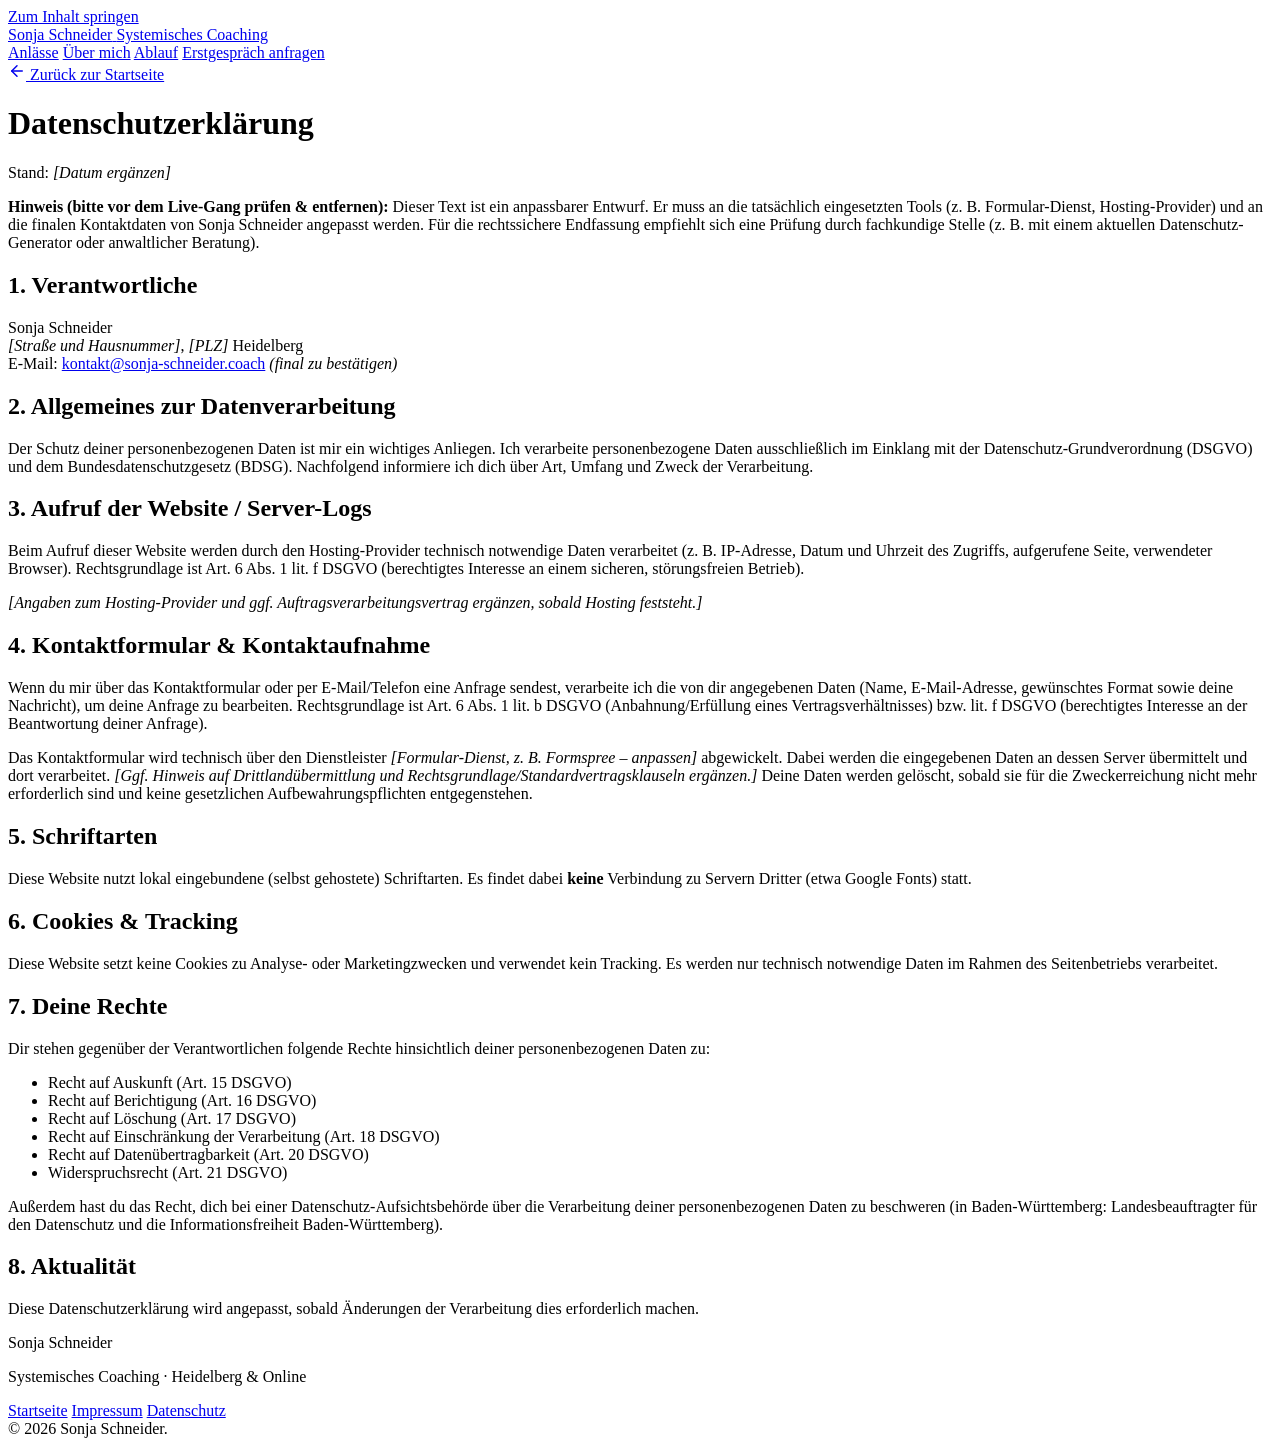
==== datenschutz.html @ efcae488 "Rechtsseiten: Impressum & Datenschutz im gleichen Design Als eigenstaendige Unterseiten angelegt; Pf" ====
<!DOCTYPE html>
<html lang="de">
<head>
  <meta charset="UTF-8">
  <meta name="viewport" content="width=device-width, initial-scale=1.0">
  <title>Datenschutzerklärung – Sonja Schneider, Systemisches Coaching</title>
  <meta name="description" content="Datenschutzerklärung von Sonja Schneider, Systemisches Coaching in Heidelberg und online.">
  <meta name="robots" content="index, follow">
  <meta name="theme-color" content="#fbf9f5">
  <link rel="icon" href="assets/img/favicon.svg" type="image/svg+xml">
  <link rel="apple-touch-icon" href="assets/img/apple-touch-icon.png">
  <link rel="stylesheet" href="css/styles.css">
</head>
<body>
  <a class="skip-link" href="#main">Zum Inhalt springen</a>

  <header class="site-header">
    <div class="header-inner">
      <a class="wordmark" href="index.html" aria-label="Sonja Schneider – Startseite">
        <span class="wordmark__name">Sonja Schneider</span>
        <span class="wordmark__role">Systemisches Coaching</span>
      </a>
      <nav class="nav" aria-label="Hauptnavigation">
        <a href="index.html#anlaesse">Anlässe</a>
        <a href="index.html#ueber-mich">Über mich</a>
        <a href="index.html#ablauf">Ablauf</a>
        <a class="nav__cta" href="index.html#kontakt">Erstgespräch anfragen</a>
      </nav>
    </div>
  </header>

  <main id="main" class="legal">
    <div class="wrap">
      <a class="back-link" href="index.html">
        <svg width="18" height="18" viewBox="0 0 24 24" fill="none" stroke="currentColor" stroke-width="2" stroke-linecap="round" stroke-linejoin="round" aria-hidden="true"><line x1="19" y1="12" x2="5" y2="12"/><polyline points="12 19 5 12 12 5"/></svg>
        Zurück zur Startseite
      </a>

      <h1>Datenschutzerklärung</h1>
      <p class="updated">Stand: <em>[Datum ergänzen]</em></p>

      <div class="placeholder-box">
        <strong>Hinweis (bitte vor dem Live-Gang prüfen &amp; entfernen):</strong> Dieser Text ist ein anpassbarer
        Entwurf. Er muss an die tatsächlich eingesetzten Tools (z. B. Formular-Dienst, Hosting-Provider) und an die
        finalen Kontaktdaten von Sonja Schneider angepasst werden. Für die rechtssichere Endfassung empfiehlt sich eine
        Prüfung durch fachkundige Stelle (z. B. mit einem aktuellen Datenschutz-Generator oder anwaltlicher Beratung).
      </div>

      <h2>1. Verantwortliche</h2>
      <p>
        Sonja Schneider<br>
        <em>[Straße und Hausnummer]</em>, <em>[PLZ]</em> Heidelberg<br>
        E-Mail: <a href="mailto:kontakt@sonja-schneider.coach">kontakt@sonja-schneider.coach</a> <em>(final zu bestätigen)</em>
      </p>

      <h2>2. Allgemeines zur Datenverarbeitung</h2>
      <p>Der Schutz deiner personenbezogenen Daten ist mir ein wichtiges Anliegen. Ich verarbeite personenbezogene Daten ausschließlich im Einklang mit der Datenschutz-Grundverordnung (DSGVO) und dem Bundesdatenschutzgesetz (BDSG). Nachfolgend informiere ich dich über Art, Umfang und Zweck der Verarbeitung.</p>

      <h2>3. Aufruf der Website / Server-Logs</h2>
      <p>Beim Aufruf dieser Website werden durch den Hosting-Provider technisch notwendige Daten verarbeitet (z. B. IP-Adresse, Datum und Uhrzeit des Zugriffs, aufgerufene Seite, verwendeter Browser). Rechtsgrundlage ist Art. 6 Abs. 1 lit. f DSGVO (berechtigtes Interesse an einem sicheren, störungsfreien Betrieb).</p>
      <p><em>[Angaben zum Hosting-Provider und ggf. Auftragsverarbeitungsvertrag ergänzen, sobald Hosting feststeht.]</em></p>

      <h2>4. Kontaktformular &amp; Kontaktaufnahme</h2>
      <p>Wenn du mir über das Kontaktformular oder per E-Mail/Telefon eine Anfrage sendest, verarbeite ich die von dir angegebenen Daten (Name, E-Mail-Adresse, gewünschtes Format sowie deine Nachricht), um deine Anfrage zu bearbeiten. Rechtsgrundlage ist Art. 6 Abs. 1 lit. b DSGVO (Anbahnung/Erfüllung eines Vertragsverhältnisses) bzw. lit. f DSGVO (berechtigtes Interesse an der Beantwortung deiner Anfrage).</p>
      <p>Das Kontaktformular wird technisch über den Dienstleister <em>[Formular-Dienst, z. B. Formspree – anpassen]</em> abgewickelt. Dabei werden die eingegebenen Daten an dessen Server übermittelt und dort verarbeitet. <em>[Ggf. Hinweis auf Drittlandübermittlung und Rechtsgrundlage/Standardvertragsklauseln ergänzen.]</em> Deine Daten werden gelöscht, sobald sie für die Zweckerreichung nicht mehr erforderlich sind und keine gesetzlichen Aufbewahrungspflichten entgegenstehen.</p>

      <h2>5. Schriftarten</h2>
      <p>Diese Website nutzt lokal eingebundene (selbst gehostete) Schriftarten. Es findet dabei <strong>keine</strong> Verbindung zu Servern Dritter (etwa Google Fonts) statt.</p>

      <h2>6. Cookies &amp; Tracking</h2>
      <p>Diese Website setzt keine Cookies zu Analyse- oder Marketingzwecken und verwendet kein Tracking. Es werden nur technisch notwendige Daten im Rahmen des Seitenbetriebs verarbeitet.</p>

      <h2>7. Deine Rechte</h2>
      <p>Dir stehen gegenüber der Verantwortlichen folgende Rechte hinsichtlich deiner personenbezogenen Daten zu:</p>
      <ul>
        <li>Recht auf Auskunft (Art. 15 DSGVO)</li>
        <li>Recht auf Berichtigung (Art. 16 DSGVO)</li>
        <li>Recht auf Löschung (Art. 17 DSGVO)</li>
        <li>Recht auf Einschränkung der Verarbeitung (Art. 18 DSGVO)</li>
        <li>Recht auf Datenübertragbarkeit (Art. 20 DSGVO)</li>
        <li>Widerspruchsrecht (Art. 21 DSGVO)</li>
      </ul>
      <p>Außerdem hast du das Recht, dich bei einer Datenschutz-Aufsichtsbehörde über die Verarbeitung deiner personenbezogenen Daten zu beschweren (in Baden-Württemberg: Landesbeauftragter für den Datenschutz und die Informationsfreiheit Baden-Württemberg).</p>

      <h2>8. Aktualität</h2>
      <p>Diese Datenschutzerklärung wird angepasst, sobald Änderungen der Verarbeitung dies erforderlich machen.</p>
    </div>
  </main>

  <footer class="site-footer">
    <div class="wrap">
      <div class="footer-grid">
        <div class="footer-brand">
          <span class="wordmark__name">Sonja Schneider</span>
          <p>Systemisches Coaching · Heidelberg &amp; Online</p>
        </div>
        <nav class="footer-nav" aria-label="Rechtliches">
          <a href="index.html">Startseite</a>
          <a href="impressum.html">Impressum</a>
          <a href="datenschutz.html">Datenschutz</a>
        </nav>
      </div>
      <div class="footer-bottom">
        <span>&copy; <span id="year">2026</span> Sonja Schneider.</span>
      </div>
    </div>
  </footer>
  <script src="js/main.js" defer></script>
</body>
</html>
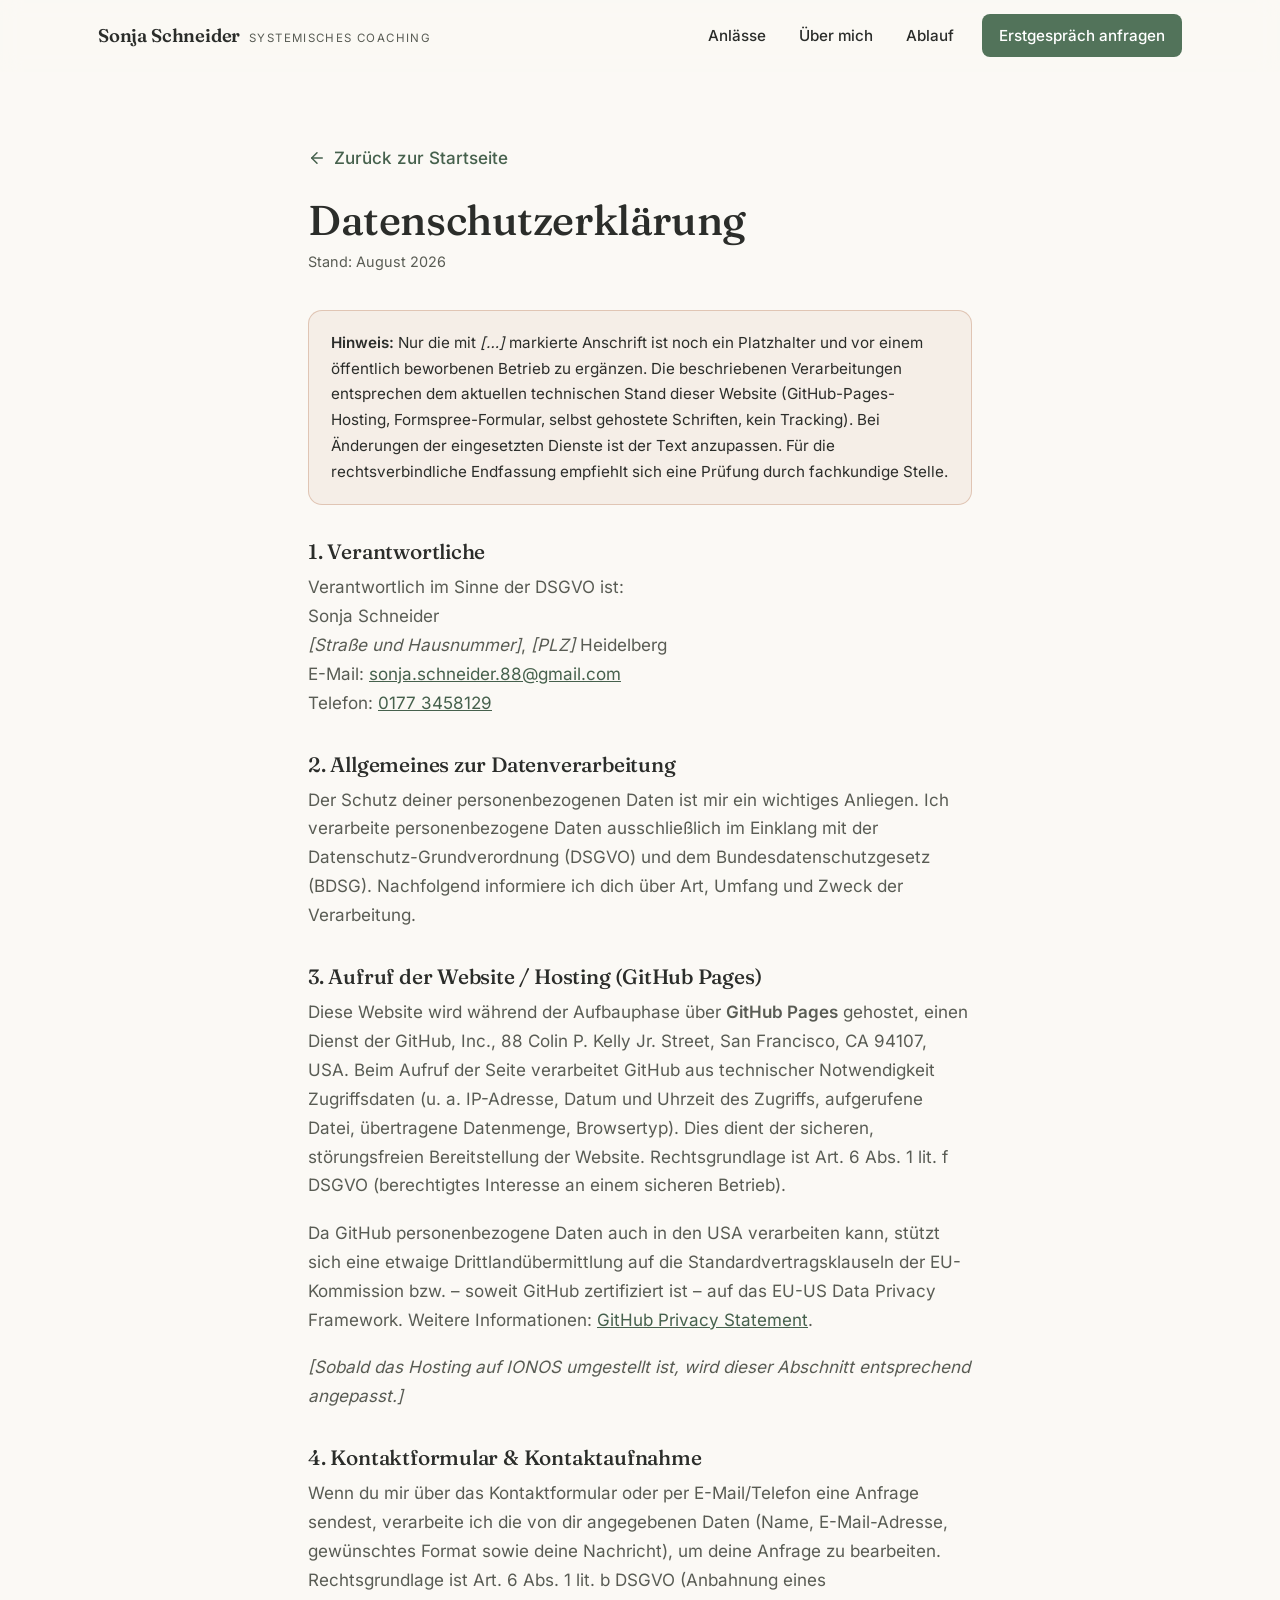
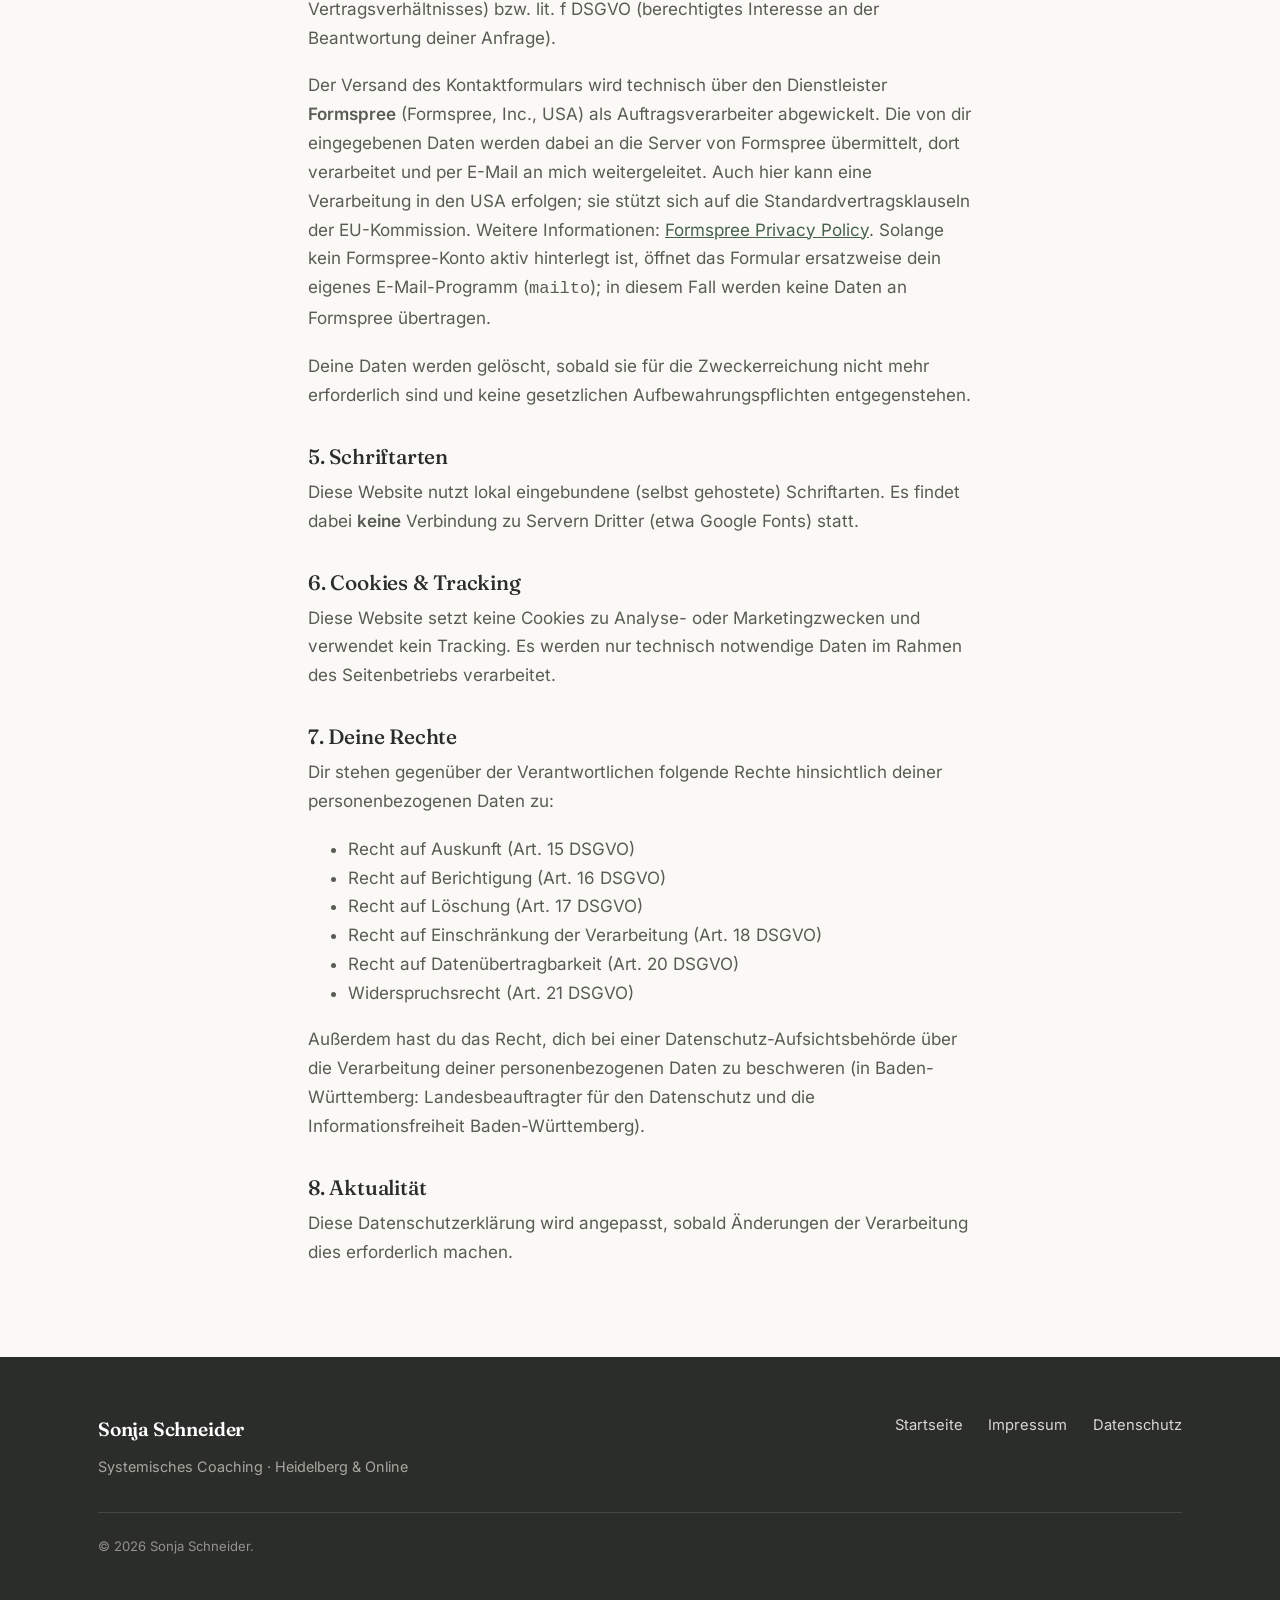
==== commit 92dfe2f7: "Impressum & Datenschutz rechtlich ausgearbeitet - Gmail-Adresse eingesetzt, Stand-Datum gesetzt - Da" ====
--- a/datenschutz.html
+++ b/datenschutz.html
@@ -37,32 +37,37 @@
       </a>
 
       <h1>Datenschutzerklärung</h1>
-      <p class="updated">Stand: <em>[Datum ergänzen]</em></p>
+      <p class="updated">Stand: August 2026</p>
 
       <div class="placeholder-box">
-        <strong>Hinweis (bitte vor dem Live-Gang prüfen &amp; entfernen):</strong> Dieser Text ist ein anpassbarer
-        Entwurf. Er muss an die tatsächlich eingesetzten Tools (z. B. Formular-Dienst, Hosting-Provider) und an die
-        finalen Kontaktdaten von Sonja Schneider angepasst werden. Für die rechtssichere Endfassung empfiehlt sich eine
-        Prüfung durch fachkundige Stelle (z. B. mit einem aktuellen Datenschutz-Generator oder anwaltlicher Beratung).
+        <strong>Hinweis:</strong> Nur die mit <em>[…]</em> markierte Anschrift ist noch ein Platzhalter und vor
+        einem öffentlich beworbenen Betrieb zu ergänzen. Die beschriebenen Verarbeitungen entsprechen dem aktuellen
+        technischen Stand dieser Website (GitHub-Pages-Hosting, Formspree-Formular, selbst gehostete Schriften, kein
+        Tracking). Bei Änderungen der eingesetzten Dienste ist der Text anzupassen. Für die rechtsverbindliche
+        Endfassung empfiehlt sich eine Prüfung durch fachkundige Stelle.
       </div>
 
       <h2>1. Verantwortliche</h2>
       <p>
+        Verantwortlich im Sinne der DSGVO ist:<br>
         Sonja Schneider<br>
         <em>[Straße und Hausnummer]</em>, <em>[PLZ]</em> Heidelberg<br>
-        E-Mail: <a href="mailto:kontakt@sonja-schneider.coach">kontakt@sonja-schneider.coach</a> <em>(final zu bestätigen)</em>
+        E-Mail: <a href="mailto:sonja.schneider.88@gmail.com">sonja.schneider.88@gmail.com</a><br>
+        Telefon: <a href="tel:+491773458129">0177 3458129</a>
       </p>
 
       <h2>2. Allgemeines zur Datenverarbeitung</h2>
       <p>Der Schutz deiner personenbezogenen Daten ist mir ein wichtiges Anliegen. Ich verarbeite personenbezogene Daten ausschließlich im Einklang mit der Datenschutz-Grundverordnung (DSGVO) und dem Bundesdatenschutzgesetz (BDSG). Nachfolgend informiere ich dich über Art, Umfang und Zweck der Verarbeitung.</p>
 
-      <h2>3. Aufruf der Website / Server-Logs</h2>
-      <p>Beim Aufruf dieser Website werden durch den Hosting-Provider technisch notwendige Daten verarbeitet (z. B. IP-Adresse, Datum und Uhrzeit des Zugriffs, aufgerufene Seite, verwendeter Browser). Rechtsgrundlage ist Art. 6 Abs. 1 lit. f DSGVO (berechtigtes Interesse an einem sicheren, störungsfreien Betrieb).</p>
-      <p><em>[Angaben zum Hosting-Provider und ggf. Auftragsverarbeitungsvertrag ergänzen, sobald Hosting feststeht.]</em></p>
+      <h2>3. Aufruf der Website / Hosting (GitHub Pages)</h2>
+      <p>Diese Website wird während der Aufbauphase über <strong>GitHub Pages</strong> gehostet, einen Dienst der GitHub, Inc., 88 Colin P. Kelly Jr. Street, San Francisco, CA 94107, USA. Beim Aufruf der Seite verarbeitet GitHub aus technischer Notwendigkeit Zugriffsdaten (u. a. IP-Adresse, Datum und Uhrzeit des Zugriffs, aufgerufene Datei, übertragene Datenmenge, Browsertyp). Dies dient der sicheren, störungsfreien Bereitstellung der Website. Rechtsgrundlage ist Art. 6 Abs. 1 lit. f DSGVO (berechtigtes Interesse an einem sicheren Betrieb).</p>
+      <p>Da GitHub personenbezogene Daten auch in den USA verarbeiten kann, stützt sich eine etwaige Drittlandübermittlung auf die Standardvertragsklauseln der EU-Kommission bzw. – soweit GitHub zertifiziert ist – auf das EU-US Data Privacy Framework. Weitere Informationen: <a href="https://docs.github.com/site-policy/privacy-policies/github-general-privacy-statement" target="_blank" rel="noopener">GitHub Privacy Statement</a>.</p>
+      <p><em>[Sobald das Hosting auf IONOS umgestellt ist, wird dieser Abschnitt entsprechend angepasst.]</em></p>
 
       <h2>4. Kontaktformular &amp; Kontaktaufnahme</h2>
-      <p>Wenn du mir über das Kontaktformular oder per E-Mail/Telefon eine Anfrage sendest, verarbeite ich die von dir angegebenen Daten (Name, E-Mail-Adresse, gewünschtes Format sowie deine Nachricht), um deine Anfrage zu bearbeiten. Rechtsgrundlage ist Art. 6 Abs. 1 lit. b DSGVO (Anbahnung/Erfüllung eines Vertragsverhältnisses) bzw. lit. f DSGVO (berechtigtes Interesse an der Beantwortung deiner Anfrage).</p>
-      <p>Das Kontaktformular wird technisch über den Dienstleister <em>[Formular-Dienst, z. B. Formspree – anpassen]</em> abgewickelt. Dabei werden die eingegebenen Daten an dessen Server übermittelt und dort verarbeitet. <em>[Ggf. Hinweis auf Drittlandübermittlung und Rechtsgrundlage/Standardvertragsklauseln ergänzen.]</em> Deine Daten werden gelöscht, sobald sie für die Zweckerreichung nicht mehr erforderlich sind und keine gesetzlichen Aufbewahrungspflichten entgegenstehen.</p>
+      <p>Wenn du mir über das Kontaktformular oder per E-Mail/Telefon eine Anfrage sendest, verarbeite ich die von dir angegebenen Daten (Name, E-Mail-Adresse, gewünschtes Format sowie deine Nachricht), um deine Anfrage zu bearbeiten. Rechtsgrundlage ist Art. 6 Abs. 1 lit. b DSGVO (Anbahnung eines Vertragsverhältnisses) bzw. lit. f DSGVO (berechtigtes Interesse an der Beantwortung deiner Anfrage).</p>
+      <p>Der Versand des Kontaktformulars wird technisch über den Dienstleister <strong>Formspree</strong> (Formspree, Inc., USA) als Auftragsverarbeiter abgewickelt. Die von dir eingegebenen Daten werden dabei an die Server von Formspree übermittelt, dort verarbeitet und per E-Mail an mich weitergeleitet. Auch hier kann eine Verarbeitung in den USA erfolgen; sie stützt sich auf die Standardvertragsklauseln der EU-Kommission. Weitere Informationen: <a href="https://formspree.io/legal/privacy-policy/" target="_blank" rel="noopener">Formspree Privacy Policy</a>. Solange kein Formspree-Konto aktiv hinterlegt ist, öffnet das Formular ersatzweise dein eigenes E-Mail-Programm (<code>mailto</code>); in diesem Fall werden keine Daten an Formspree übertragen.</p>
+      <p>Deine Daten werden gelöscht, sobald sie für die Zweckerreichung nicht mehr erforderlich sind und keine gesetzlichen Aufbewahrungspflichten entgegenstehen.</p>
 
       <h2>5. Schriftarten</h2>
       <p>Diese Website nutzt lokal eingebundene (selbst gehostete) Schriftarten. Es findet dabei <strong>keine</strong> Verbindung zu Servern Dritter (etwa Google Fonts) statt.</p>
--- a/css/styles.css
+++ b/css/styles.css
@@ -0,0 +1,859 @@
+/* =====================================================================
+   Sonja Schneider – Systemisches Coaching
+   Design-System / Stylesheet
+   Farbwelt: Salbeigrün + warme Sandtöne (Empfehlung, siehe README)
+   ===================================================================== */
+
+/* ---------- Fonts (selbst gehostet, DSGVO-konform) ---------- */
+@font-face {
+  font-family: "Inter";
+  font-style: normal;
+  font-weight: 400;
+  font-display: swap;
+  src: url("../assets/fonts/inter-400.woff2") format("woff2");
+}
+@font-face {
+  font-family: "Inter";
+  font-style: normal;
+  font-weight: 500;
+  font-display: swap;
+  src: url("../assets/fonts/inter-500.woff2") format("woff2");
+}
+@font-face {
+  font-family: "Inter";
+  font-style: normal;
+  font-weight: 600;
+  font-display: swap;
+  src: url("../assets/fonts/inter-600.woff2") format("woff2");
+}
+@font-face {
+  font-family: "Fraunces";
+  font-style: normal;
+  font-weight: 400;
+  font-display: swap;
+  src: url("../assets/fonts/fraunces-400.woff2") format("woff2");
+}
+@font-face {
+  font-family: "Fraunces";
+  font-style: normal;
+  font-weight: 500;
+  font-display: swap;
+  src: url("../assets/fonts/fraunces-500.woff2") format("woff2");
+}
+@font-face {
+  font-family: "Fraunces";
+  font-style: normal;
+  font-weight: 600;
+  font-display: swap;
+  src: url("../assets/fonts/fraunces-600.woff2") format("woff2");
+}
+
+/* ---------- Design-Tokens ---------- */
+:root {
+  /* Farben */
+  --paper: #fbf9f5;
+  --sand: #f3efe7;
+  --sand-deep: #e9e2d5;
+  --sage: #6e8b74;
+  --sage-deep: #52735a;      /* Button-Grund, weißer Text = AA */
+  --sage-text: #46614d;      /* Akzenttext auf hellem Grund */
+  --terracotta: #b87a55;     /* dezenter, dekorativer Akzent (Linien/Flächen) */
+  --terracotta-text: #8a4f2c; /* dunklere Variante für Text (WCAG AA) */
+  --ink: #2b2d2a;
+  --muted: #595c54;
+  --line: rgba(43, 45, 42, 0.12);
+  --line-strong: rgba(43, 45, 42, 0.2);
+
+  /* Typografie */
+  --font-body: "Inter", system-ui, -apple-system, "Segoe UI", Roboto, sans-serif;
+  --font-head: "Fraunces", Georgia, "Times New Roman", serif;
+
+  /* Maße */
+  --wrap: 1180px;
+  --wrap-narrow: 760px;
+  --gutter: clamp(1.25rem, 5vw, 3rem);
+  --radius: 14px;
+  --radius-lg: 22px;
+  --header-h: 72px;
+
+  /* Fließ-Typografie */
+  --fs-hero: clamp(2.4rem, 6vw, 4.3rem);
+  --fs-h2: clamp(1.75rem, 3.6vw, 2.6rem);
+  --fs-h3: clamp(1.1rem, 1.6vw, 1.3rem);
+  --fs-lead: clamp(1.1rem, 1.9vw, 1.35rem);
+  --fs-body: 1.0625rem;
+}
+
+/* ---------- Reset / Basis ---------- */
+*,
+*::before,
+*::after { box-sizing: border-box; }
+
+html {
+  scroll-behavior: smooth;
+  scroll-padding-top: calc(var(--header-h) + 12px);
+  -webkit-text-size-adjust: 100%;
+}
+
+@media (prefers-reduced-motion: reduce) {
+  html { scroll-behavior: auto; }
+  *, *::before, *::after {
+    animation-duration: 0.001ms !important;
+    animation-iteration-count: 1 !important;
+    transition-duration: 0.001ms !important;
+  }
+}
+
+body {
+  margin: 0;
+  font-family: var(--font-body);
+  font-size: var(--fs-body);
+  line-height: 1.7;
+  color: var(--ink);
+  background: var(--paper);
+  -webkit-font-smoothing: antialiased;
+  text-rendering: optimizeLegibility;
+}
+
+img { max-width: 100%; height: auto; display: block; }
+
+h1, h2, h3 {
+  font-family: var(--font-head);
+  font-weight: 500;
+  line-height: 1.12;
+  letter-spacing: -0.01em;
+  color: var(--ink);
+  margin: 0;
+}
+
+p { margin: 0 0 1.1em; }
+a { color: var(--sage-text); }
+
+:focus-visible {
+  outline: 3px solid var(--sage-deep);
+  outline-offset: 3px;
+  border-radius: 4px;
+}
+
+/* Skip-Link */
+.skip-link {
+  position: absolute;
+  left: 12px;
+  top: -60px;
+  z-index: 200;
+  background: var(--ink);
+  color: #fff;
+  padding: 0.65rem 1rem;
+  border-radius: 8px;
+  text-decoration: none;
+  transition: top 0.2s ease;
+}
+.skip-link:focus { top: 12px; }
+
+/* ---------- Layout-Helfer ---------- */
+.wrap {
+  width: 100%;
+  max-width: var(--wrap);
+  margin-inline: auto;
+  padding-inline: var(--gutter);
+}
+
+.section {
+  padding-block: clamp(3.5rem, 9vw, 7rem);
+}
+.section--sand { background: var(--sand); }
+
+.section__head {
+  max-width: 46rem;
+  margin-bottom: clamp(2rem, 4vw, 3rem);
+}
+
+.eyebrow {
+  display: inline-block;
+  font-size: 0.8rem;
+  font-weight: 600;
+  letter-spacing: 0.14em;
+  text-transform: uppercase;
+  color: var(--sage-text);
+  margin-bottom: 0.9rem;
+}
+.eyebrow::before {
+  content: "";
+  display: inline-block;
+  width: 1.6rem;
+  height: 1px;
+  background: var(--terracotta);
+  vertical-align: middle;
+  margin-right: 0.6rem;
+}
+
+.section h2 { font-size: var(--fs-h2); }
+.lead {
+  font-size: var(--fs-lead);
+  line-height: 1.55;
+  color: var(--muted);
+  margin-top: 0.9rem;
+}
+
+/* ---------- Buttons ---------- */
+.btn {
+  --btn-bg: var(--sage-deep);
+  display: inline-flex;
+  align-items: center;
+  gap: 0.55rem;
+  font-family: var(--font-body);
+  font-size: 1rem;
+  font-weight: 600;
+  line-height: 1;
+  padding: 0.95rem 1.5rem;
+  border-radius: 999px;
+  border: 1px solid transparent;
+  background: var(--btn-bg);
+  color: #fff;
+  text-decoration: none;
+  cursor: pointer;
+  transition: transform 0.18s ease, background 0.18s ease, box-shadow 0.18s ease;
+}
+.btn:hover { background: #45644d; transform: translateY(-2px); box-shadow: 0 10px 24px -12px rgba(43,45,42,0.5); }
+.btn:active { transform: translateY(0); }
+
+.btn--ghost {
+  background: transparent;
+  color: var(--ink);
+  border-color: var(--line-strong);
+}
+.btn--ghost:hover { background: var(--sand-deep); box-shadow: none; }
+
+.arrow { transition: transform 0.18s ease; }
+.btn:hover .arrow { transform: translateX(3px); }
+
+/* =====================================================================
+   Header / Navigation
+   ===================================================================== */
+.site-header {
+  position: sticky;
+  top: 0;
+  z-index: 100;
+  height: var(--header-h);
+  display: flex;
+  align-items: center;
+  background: color-mix(in srgb, var(--paper) 82%, transparent);
+  backdrop-filter: saturate(1.1) blur(10px);
+  -webkit-backdrop-filter: saturate(1.1) blur(10px);
+  border-bottom: 1px solid transparent;
+  transition: border-color 0.25s ease, background 0.25s ease;
+}
+.site-header.is-scrolled {
+  border-bottom-color: var(--line);
+  background: color-mix(in srgb, var(--paper) 92%, transparent);
+}
+
+.header-inner {
+  width: 100%;
+  max-width: var(--wrap);
+  margin-inline: auto;
+  padding-inline: var(--gutter);
+  display: flex;
+  align-items: center;
+  justify-content: space-between;
+  gap: 1rem;
+}
+
+.wordmark {
+  display: inline-flex;
+  align-items: baseline;
+  gap: 0.55rem;
+  text-decoration: none;
+  color: var(--ink);
+  white-space: nowrap;
+}
+.wordmark__name {
+  font-family: var(--font-head);
+  font-weight: 600;
+  font-size: 1.15rem;
+  letter-spacing: -0.01em;
+}
+.wordmark__role {
+  font-size: 0.72rem;
+  letter-spacing: 0.12em;
+  text-transform: uppercase;
+  color: var(--muted);
+}
+
+/* Nav */
+.nav {
+  display: flex;
+  align-items: center;
+  gap: 0.35rem;
+}
+.nav a {
+  position: relative;
+  font-size: 0.95rem;
+  font-weight: 500;
+  color: var(--ink);
+  text-decoration: none;
+  padding: 0.5rem 0.85rem;
+  border-radius: 8px;
+  transition: color 0.18s ease, background 0.18s ease;
+}
+.nav a:not(.nav__cta)::after {
+  content: "";
+  position: absolute;
+  left: 0.85rem;
+  right: 0.85rem;
+  bottom: 0.28rem;
+  height: 2px;
+  background: var(--sage);
+  border-radius: 2px;
+  transform: scaleX(0);
+  transform-origin: left;
+  transition: transform 0.22s ease;
+}
+.nav a:hover:not(.nav__cta) { color: var(--sage-text); }
+.nav a[aria-current="true"]:not(.nav__cta) { color: var(--sage-text); }
+.nav a[aria-current="true"]:not(.nav__cta)::after { transform: scaleX(1); }
+
+.nav__cta {
+  margin-left: 0.6rem;
+  background: var(--sage-deep);
+  color: #fff !important;
+  padding: 0.55rem 1.05rem !important;
+}
+.nav__cta:hover { background: #45644d; }
+
+/* Mobile-Toggle */
+.nav-toggle {
+  display: none;
+  width: 44px;
+  height: 44px;
+  border: 1px solid var(--line-strong);
+  border-radius: 10px;
+  background: transparent;
+  cursor: pointer;
+  padding: 0;
+  align-items: center;
+  justify-content: center;
+}
+.nav-toggle span,
+.nav-toggle span::before,
+.nav-toggle span::after {
+  content: "";
+  display: block;
+  width: 20px;
+  height: 2px;
+  background: var(--ink);
+  border-radius: 2px;
+  transition: transform 0.25s ease, opacity 0.2s ease;
+}
+.nav-toggle span { position: relative; }
+.nav-toggle span::before { position: absolute; top: -6px; }
+.nav-toggle span::after { position: absolute; top: 6px; }
+.nav-toggle[aria-expanded="true"] span { background: transparent; }
+.nav-toggle[aria-expanded="true"] span::before { transform: translateY(6px) rotate(45deg); }
+.nav-toggle[aria-expanded="true"] span::after { transform: translateY(-6px) rotate(-45deg); }
+
+@media (max-width: 820px) {
+  .nav-toggle { display: inline-flex; }
+  .nav {
+    position: fixed;
+    inset: var(--header-h) 0 auto 0;
+    flex-direction: column;
+    align-items: stretch;
+    gap: 0.15rem;
+    background: var(--paper);
+    border-bottom: 1px solid var(--line);
+    padding: 0.75rem var(--gutter) 1.25rem;
+    box-shadow: 0 18px 30px -22px rgba(43,45,42,0.5);
+    transform: translateY(-14px);
+    opacity: 0;
+    pointer-events: none;
+    transition: transform 0.24s ease, opacity 0.24s ease;
+  }
+  .nav.is-open { transform: translateY(0); opacity: 1; pointer-events: auto; }
+  .nav a { padding: 0.85rem 0.5rem; font-size: 1.05rem; }
+  .nav a:not(.nav__cta)::after { display: none; }
+  .nav a[aria-current="true"]:not(.nav__cta) {
+    background: var(--sand);
+  }
+  .nav__cta { margin: 0.5rem 0 0; text-align: center; justify-content: center; display: inline-flex; }
+}
+
+/* =====================================================================
+   Hero
+   ===================================================================== */
+.hero {
+  position: relative;
+  padding-block: clamp(2.5rem, 6vw, 4.5rem) clamp(3rem, 7vw, 5.5rem);
+  overflow: hidden;
+}
+.hero__grid {
+  display: grid;
+  grid-template-columns: 1fr 0.92fr;
+  align-items: center;
+  gap: clamp(2rem, 5vw, 4.5rem);
+}
+.hero__content { max-width: 34rem; }
+.hero h1 {
+  font-size: var(--fs-hero);
+  font-weight: 500;
+  margin-top: 0.6rem;
+}
+.hero__sub {
+  font-size: var(--fs-lead);
+  color: var(--muted);
+  margin: 1.3rem 0 2rem;
+  max-width: 30rem;
+}
+.hero__actions { display: flex; flex-wrap: wrap; gap: 0.9rem; align-items: center; }
+.hero__meta {
+  margin-top: 2.4rem;
+  display: flex;
+  flex-wrap: wrap;
+  gap: 1.4rem;
+  font-size: 0.9rem;
+  color: var(--muted);
+  border-top: 1px solid var(--line);
+  padding-top: 1.4rem;
+}
+.hero__meta span { display: inline-flex; align-items: center; gap: 0.45rem; }
+.hero__meta svg { color: var(--sage-text); flex: none; }
+
+/* Portrait */
+.hero__portrait {
+  position: relative;
+  justify-self: end;
+  width: 100%;
+  max-width: 460px;
+}
+.hero__portrait::before {
+  /* weiche Farbfläche hinter dem Foto */
+  content: "";
+  position: absolute;
+  inset: auto -6% -7% 12%;
+  height: 82%;
+  background: var(--sage);
+  opacity: 0.16;
+  border-radius: var(--radius-lg);
+  z-index: 0;
+}
+.hero__portrait figure { position: relative; margin: 0; z-index: 1; }
+.hero__portrait img {
+  width: 100%;
+  border-radius: var(--radius-lg);
+  aspect-ratio: 604 / 774;
+  object-fit: cover;
+  box-shadow: 0 30px 60px -30px rgba(43, 45, 42, 0.45);
+}
+.hero__badge {
+  position: absolute;
+  left: -14px;
+  bottom: 26px;
+  z-index: 2;
+  background: var(--paper);
+  border: 1px solid var(--line);
+  border-radius: 14px;
+  padding: 0.7rem 1rem;
+  box-shadow: 0 16px 30px -20px rgba(43,45,42,0.5);
+  font-size: 0.82rem;
+  line-height: 1.35;
+  max-width: 15rem;
+}
+.hero__badge strong { display: block; font-family: var(--font-head); font-weight: 600; color: var(--ink); }
+.hero__badge span { color: var(--muted); }
+
+@media (max-width: 880px) {
+  .hero__grid { grid-template-columns: 1fr; gap: clamp(2rem, 8vw, 3rem); }
+  .hero__portrait {
+    order: -1;
+    justify-self: center;
+    max-width: 360px;
+  }
+  .hero__content { max-width: none; }
+}
+
+/* =====================================================================
+   Anlässe (Tiles)
+   ===================================================================== */
+.tiles {
+  display: grid;
+  grid-template-columns: repeat(auto-fit, minmax(250px, 1fr));
+  gap: clamp(1rem, 2vw, 1.4rem);
+}
+.tile {
+  background: var(--paper);
+  border: 1px solid var(--line);
+  border-radius: var(--radius);
+  padding: 1.6rem 1.5rem;
+  transition: transform 0.2s ease, box-shadow 0.2s ease, border-color 0.2s ease;
+}
+.section--sand .tile { background: #fff; }
+.tile:hover {
+  transform: translateY(-4px);
+  box-shadow: 0 20px 40px -28px rgba(43,45,42,0.55);
+  border-color: var(--line-strong);
+}
+.tile__num {
+  font-family: var(--font-head);
+  font-size: 0.95rem;
+  font-weight: 600;
+  color: var(--terracotta-text);
+  letter-spacing: 0.02em;
+}
+.tile h3 {
+  font-size: var(--fs-h3);
+  margin: 0.55rem 0 0.5rem;
+}
+.tile p { margin: 0; color: var(--muted); font-size: 0.98rem; }
+
+/* letzte Kachel als Akzent, wenn sie allein in einer Reihe steht: neutral lassen */
+
+/* =====================================================================
+   Über mich
+   ===================================================================== */
+.about {
+  display: grid;
+  grid-template-columns: 0.85fr 1.15fr;
+  gap: clamp(2rem, 5vw, 4rem);
+  align-items: start;
+}
+.about__media { position: relative; }
+.about__photo {
+  border-radius: var(--radius-lg);
+  aspect-ratio: 4 / 5;
+  width: 100%;
+  object-fit: cover;
+  box-shadow: 0 24px 50px -30px rgba(43,45,42,0.45);
+}
+.about__placeholder {
+  border-radius: var(--radius-lg);
+  aspect-ratio: 4 / 5;
+  width: 100%;
+  background:
+    radial-gradient(120% 90% at 20% 0%, rgba(110,139,116,0.18), transparent 60%),
+    var(--sand-deep);
+  border: 1px dashed var(--line-strong);
+  display: grid;
+  place-content: center;
+  text-align: center;
+  padding: 2rem;
+  color: var(--muted);
+  font-size: 0.9rem;
+}
+.about__placeholder svg { margin: 0 auto 0.6rem; color: var(--sage-text); }
+
+.about__quote {
+  font-family: var(--font-head);
+  font-size: clamp(1.35rem, 2.5vw, 1.85rem);
+  font-weight: 400;
+  line-height: 1.4;
+  color: var(--ink);
+  margin: 0 0 1.6rem;
+  padding-left: 1.4rem;
+  border-left: 3px solid var(--sage);
+}
+.about__body p { color: var(--muted); }
+.about__body strong { color: var(--ink); font-weight: 600; }
+.about__tags {
+  list-style: none;
+  padding: 0;
+  margin: 1.6rem 0 0;
+  display: flex;
+  flex-wrap: wrap;
+  gap: 0.6rem;
+}
+.about__tags li {
+  font-size: 0.85rem;
+  color: var(--sage-text);
+  background: color-mix(in srgb, var(--sage) 14%, transparent);
+  border: 1px solid color-mix(in srgb, var(--sage) 30%, transparent);
+  padding: 0.4rem 0.85rem;
+  border-radius: 999px;
+}
+
+@media (max-width: 820px) {
+  .about { grid-template-columns: 1fr; }
+  .about__media { max-width: 360px; }
+}
+
+/* =====================================================================
+   Ablauf & Rahmenbedingungen
+   ===================================================================== */
+.facts {
+  display: grid;
+  grid-template-columns: repeat(auto-fit, minmax(220px, 1fr));
+  gap: clamp(1rem, 2vw, 1.4rem);
+  margin-bottom: 1.6rem;
+}
+.fact {
+  background: var(--paper);
+  border: 1px solid var(--line);
+  border-radius: var(--radius);
+  padding: 1.5rem;
+}
+.section--sand .fact { background: #fff; }
+.fact__icon {
+  width: 44px; height: 44px;
+  display: grid; place-content: center;
+  border-radius: 12px;
+  background: color-mix(in srgb, var(--sage) 16%, transparent);
+  color: var(--sage-text);
+  margin-bottom: 1rem;
+}
+.fact h3 { font-size: var(--fs-h3); margin-bottom: 0.35rem; }
+.fact p { margin: 0; color: var(--muted); font-size: 0.97rem; }
+
+.note {
+  display: flex;
+  gap: 1rem;
+  align-items: flex-start;
+  background: color-mix(in srgb, var(--terracotta) 10%, var(--paper));
+  border: 1px solid color-mix(in srgb, var(--terracotta) 35%, transparent);
+  border-radius: var(--radius);
+  padding: 1.4rem 1.5rem;
+}
+.section--sand .note { background: color-mix(in srgb, var(--terracotta) 10%, #fff); }
+.note__icon { color: var(--terracotta); flex: none; margin-top: 2px; }
+.note h3 { font-size: 1.1rem; margin-bottom: 0.35rem; }
+.note p { margin: 0; color: var(--muted); }
+
+/* =====================================================================
+   Kontakt
+   ===================================================================== */
+.contact {
+  display: grid;
+  grid-template-columns: 0.85fr 1.15fr;
+  gap: clamp(2rem, 5vw, 4rem);
+  align-items: start;
+}
+.contact__aside p { color: var(--muted); }
+.contact__list {
+  list-style: none;
+  margin: 1.8rem 0 0;
+  padding: 0;
+  display: grid;
+  gap: 1.1rem;
+}
+.contact__list li { display: flex; gap: 0.9rem; align-items: flex-start; }
+.contact__list .ci {
+  width: 40px; height: 40px; flex: none;
+  display: grid; place-content: center;
+  border-radius: 10px;
+  background: color-mix(in srgb, var(--sage) 16%, transparent);
+  color: var(--sage-text);
+}
+.contact__list .cl { font-size: 0.78rem; text-transform: uppercase; letter-spacing: 0.1em; color: var(--muted); }
+.contact__list a, .contact__list .cv { color: var(--ink); text-decoration: none; font-weight: 500; }
+.contact__list a:hover { color: var(--sage-text); text-decoration: underline; }
+
+/* Formular */
+.form {
+  background: var(--paper);
+  border: 1px solid var(--line);
+  border-radius: var(--radius-lg);
+  padding: clamp(1.5rem, 3vw, 2.2rem);
+}
+.section--sand .form { background: #fff; }
+.form__row { display: grid; grid-template-columns: 1fr 1fr; gap: 1.1rem; }
+.field { margin-bottom: 1.1rem; }
+.field label {
+  display: block;
+  font-size: 0.9rem;
+  font-weight: 500;
+  margin-bottom: 0.45rem;
+  color: var(--ink);
+}
+.req { color: var(--terracotta-text); }
+.field input,
+.field textarea {
+  width: 100%;
+  font-family: inherit;
+  font-size: 1rem;
+  color: var(--ink);
+  background: var(--paper);
+  border: 1px solid var(--line-strong);
+  border-radius: 10px;
+  padding: 0.8rem 0.9rem;
+  transition: border-color 0.18s ease, box-shadow 0.18s ease;
+}
+.section--sand .form input,
+.section--sand .form textarea { background: #fff; }
+.field textarea { resize: vertical; min-height: 130px; }
+.field input:focus,
+.field textarea:focus {
+  outline: none;
+  border-color: var(--sage-deep);
+  box-shadow: 0 0 0 3px color-mix(in srgb, var(--sage) 30%, transparent);
+}
+.field input[aria-invalid="true"],
+.field textarea[aria-invalid="true"] {
+  border-color: #b3462f;
+  box-shadow: 0 0 0 3px rgba(179, 70, 47, 0.18);
+}
+.field .error {
+  display: none;
+  color: #9c3a25;
+  font-size: 0.85rem;
+  margin-top: 0.4rem;
+}
+.field.has-error .error { display: block; }
+
+/* Fieldset Wunsch-Format */
+.format-set { border: 0; padding: 0; margin: 0 0 1.1rem; }
+.format-set legend {
+  font-size: 0.9rem;
+  font-weight: 500;
+  margin-bottom: 0.55rem;
+  color: var(--ink);
+  padding: 0;
+}
+.radios { display: flex; flex-wrap: wrap; gap: 0.7rem; }
+.radio {
+  display: inline-flex;
+  align-items: center;
+  gap: 0.55rem;
+  border: 1px solid var(--line-strong);
+  border-radius: 999px;
+  padding: 0.6rem 1.05rem;
+  cursor: pointer;
+  transition: border-color 0.18s ease, background 0.18s ease;
+  font-size: 0.95rem;
+}
+.radio input { accent-color: var(--sage-deep); width: 1.05rem; height: 1.05rem; }
+.radio:hover { background: var(--sand); }
+.radio:has(input:checked) {
+  border-color: var(--sage-deep);
+  background: color-mix(in srgb, var(--sage) 12%, transparent);
+}
+.radio:has(input:focus-visible) { outline: 3px solid var(--sage-deep); outline-offset: 2px; }
+
+.form__submit { margin-top: 0.4rem; display: flex; flex-wrap: wrap; align-items: center; gap: 1rem; }
+.form__hint { font-size: 0.82rem; color: var(--muted); margin: 0; }
+
+/* Honeypot */
+.hp { position: absolute; left: -9999px; width: 1px; height: 1px; overflow: hidden; }
+
+/* Statusmeldungen */
+.form__status {
+  display: none;
+  align-items: flex-start;
+  gap: 0.75rem;
+  margin-top: 1.2rem;
+  padding: 1rem 1.1rem;
+  border-radius: 12px;
+  font-size: 0.95rem;
+}
+.form__status.is-visible { display: flex; }
+.form__status--success {
+  background: color-mix(in srgb, var(--sage) 16%, #fff);
+  border: 1px solid color-mix(in srgb, var(--sage) 40%, transparent);
+  color: var(--sage-text);
+}
+.form__status--error {
+  background: #fdeee9;
+  border: 1px solid #e6b3a3;
+  color: #9c3a25;
+}
+.form__status svg { flex: none; margin-top: 2px; }
+
+/* Erfolgs-Panel (ersetzt Formular nach Absenden) */
+.form__success {
+  display: none;
+  text-align: center;
+  padding: clamp(1.5rem, 4vw, 3rem) 1rem;
+}
+.form__success.is-visible { display: block; }
+.form__success .check {
+  width: 60px; height: 60px;
+  margin: 0 auto 1.2rem;
+  display: grid; place-content: center;
+  border-radius: 50%;
+  background: color-mix(in srgb, var(--sage) 18%, transparent);
+  color: var(--sage-text);
+}
+.form__success h3 { font-size: 1.5rem; margin-bottom: 0.6rem; }
+.form__success p { color: var(--muted); max-width: 28rem; margin-inline: auto; }
+
+@media (max-width: 820px) {
+  .contact { grid-template-columns: 1fr; }
+  .form__row { grid-template-columns: 1fr; }
+}
+
+/* =====================================================================
+   Footer
+   ===================================================================== */
+.site-footer {
+  background: var(--ink);
+  color: #d9d7cf;
+  padding-block: clamp(2.5rem, 5vw, 3.5rem);
+}
+.footer-grid {
+  display: flex;
+  flex-wrap: wrap;
+  gap: 1.5rem 2.5rem;
+  justify-content: space-between;
+  align-items: flex-start;
+}
+.footer-brand .wordmark__name { color: #fff; font-size: 1.2rem; }
+.footer-brand p { color: #a9a79f; font-size: 0.9rem; margin: 0.6rem 0 0; max-width: 22rem; }
+.footer-nav {
+  display: flex;
+  flex-wrap: wrap;
+  gap: 1.2rem 1.6rem;
+  align-items: center;
+}
+.footer-nav a { color: #d9d7cf; text-decoration: none; font-size: 0.92rem; }
+.footer-nav a:hover { color: #fff; text-decoration: underline; }
+.footer-bottom {
+  margin-top: 2rem;
+  padding-top: 1.4rem;
+  border-top: 1px solid rgba(255,255,255,0.12);
+  display: flex;
+  flex-wrap: wrap;
+  gap: 0.5rem 1.5rem;
+  justify-content: space-between;
+  font-size: 0.82rem;
+  color: #94928a;
+}
+
+/* =====================================================================
+   Rechtstexte (Impressum / Datenschutz)
+   ===================================================================== */
+.legal { padding-block: clamp(2.5rem, 6vw, 4.5rem); }
+.legal .wrap { max-width: var(--wrap-narrow); }
+.legal h1 { font-size: var(--fs-h2); margin-bottom: 0.4rem; }
+.legal .updated { color: var(--muted); font-size: 0.9rem; margin-bottom: 2.2rem; }
+.legal h2 { font-size: 1.3rem; margin: 2.2rem 0 0.6rem; }
+.legal h3 { font-size: 1.05rem; margin: 1.4rem 0 0.4rem; }
+.legal p, .legal li { color: var(--muted); }
+.legal a { color: var(--sage-text); }
+.back-link {
+  display: inline-flex; align-items: center; gap: 0.5rem;
+  color: var(--sage-text); text-decoration: none; font-weight: 500;
+  margin-bottom: 1.5rem;
+}
+.back-link:hover { text-decoration: underline; }
+.placeholder-box {
+  background: color-mix(in srgb, var(--terracotta) 9%, var(--paper));
+  border: 1px solid color-mix(in srgb, var(--terracotta) 35%, transparent);
+  border-radius: var(--radius);
+  padding: 1.2rem 1.4rem;
+  margin: 1.5rem 0;
+  font-size: 0.95rem;
+}
+.placeholder-box strong { color: var(--ink); }
+
+/* Utility */
+.visually-hidden {
+  position: absolute !important;
+  width: 1px; height: 1px;
+  padding: 0; margin: -1px;
+  overflow: hidden; clip: rect(0 0 0 0);
+  white-space: nowrap; border: 0;
+}
+
+/* Scroll-Reveal */
+.reveal { opacity: 0; transform: translateY(18px); transition: opacity 0.7s ease, transform 0.7s ease; }
+.reveal.is-in { opacity: 1; transform: none; }
+@media (prefers-reduced-motion: reduce) {
+  .reveal { opacity: 1; transform: none; }
+}
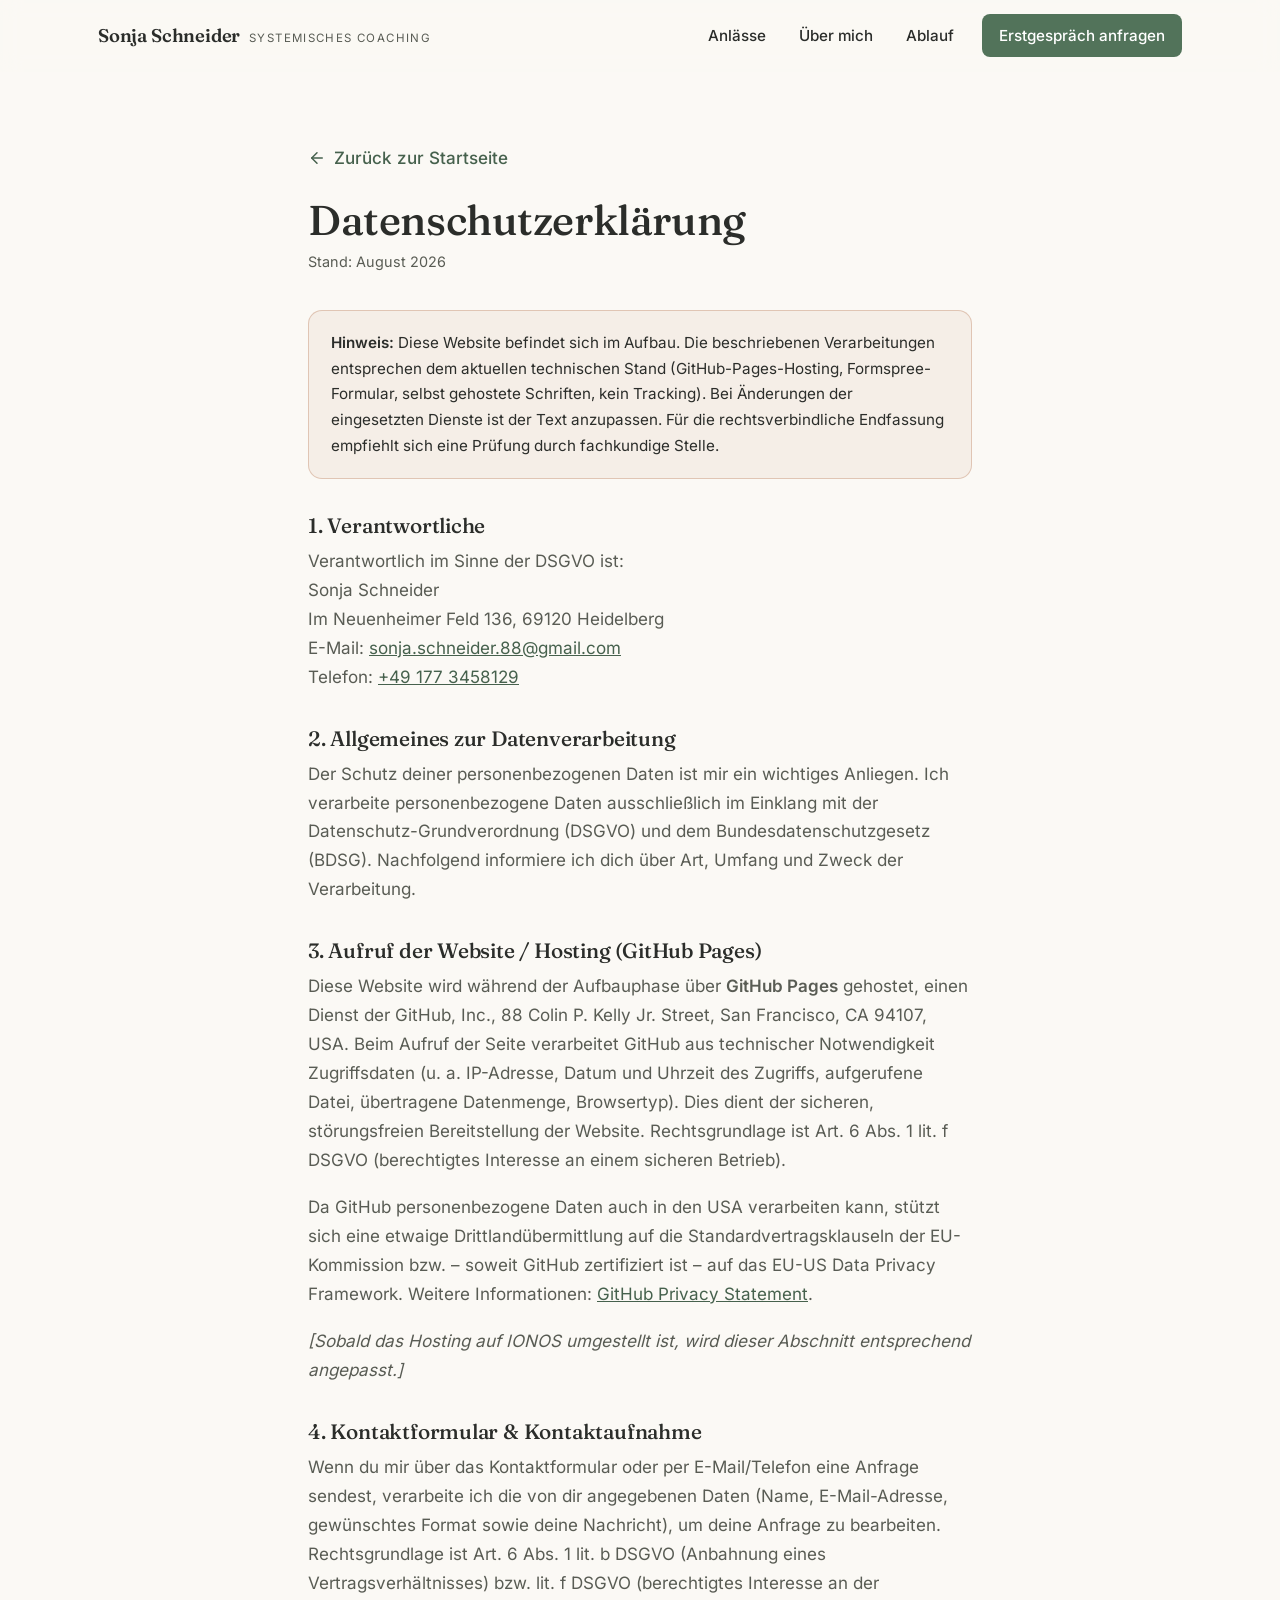
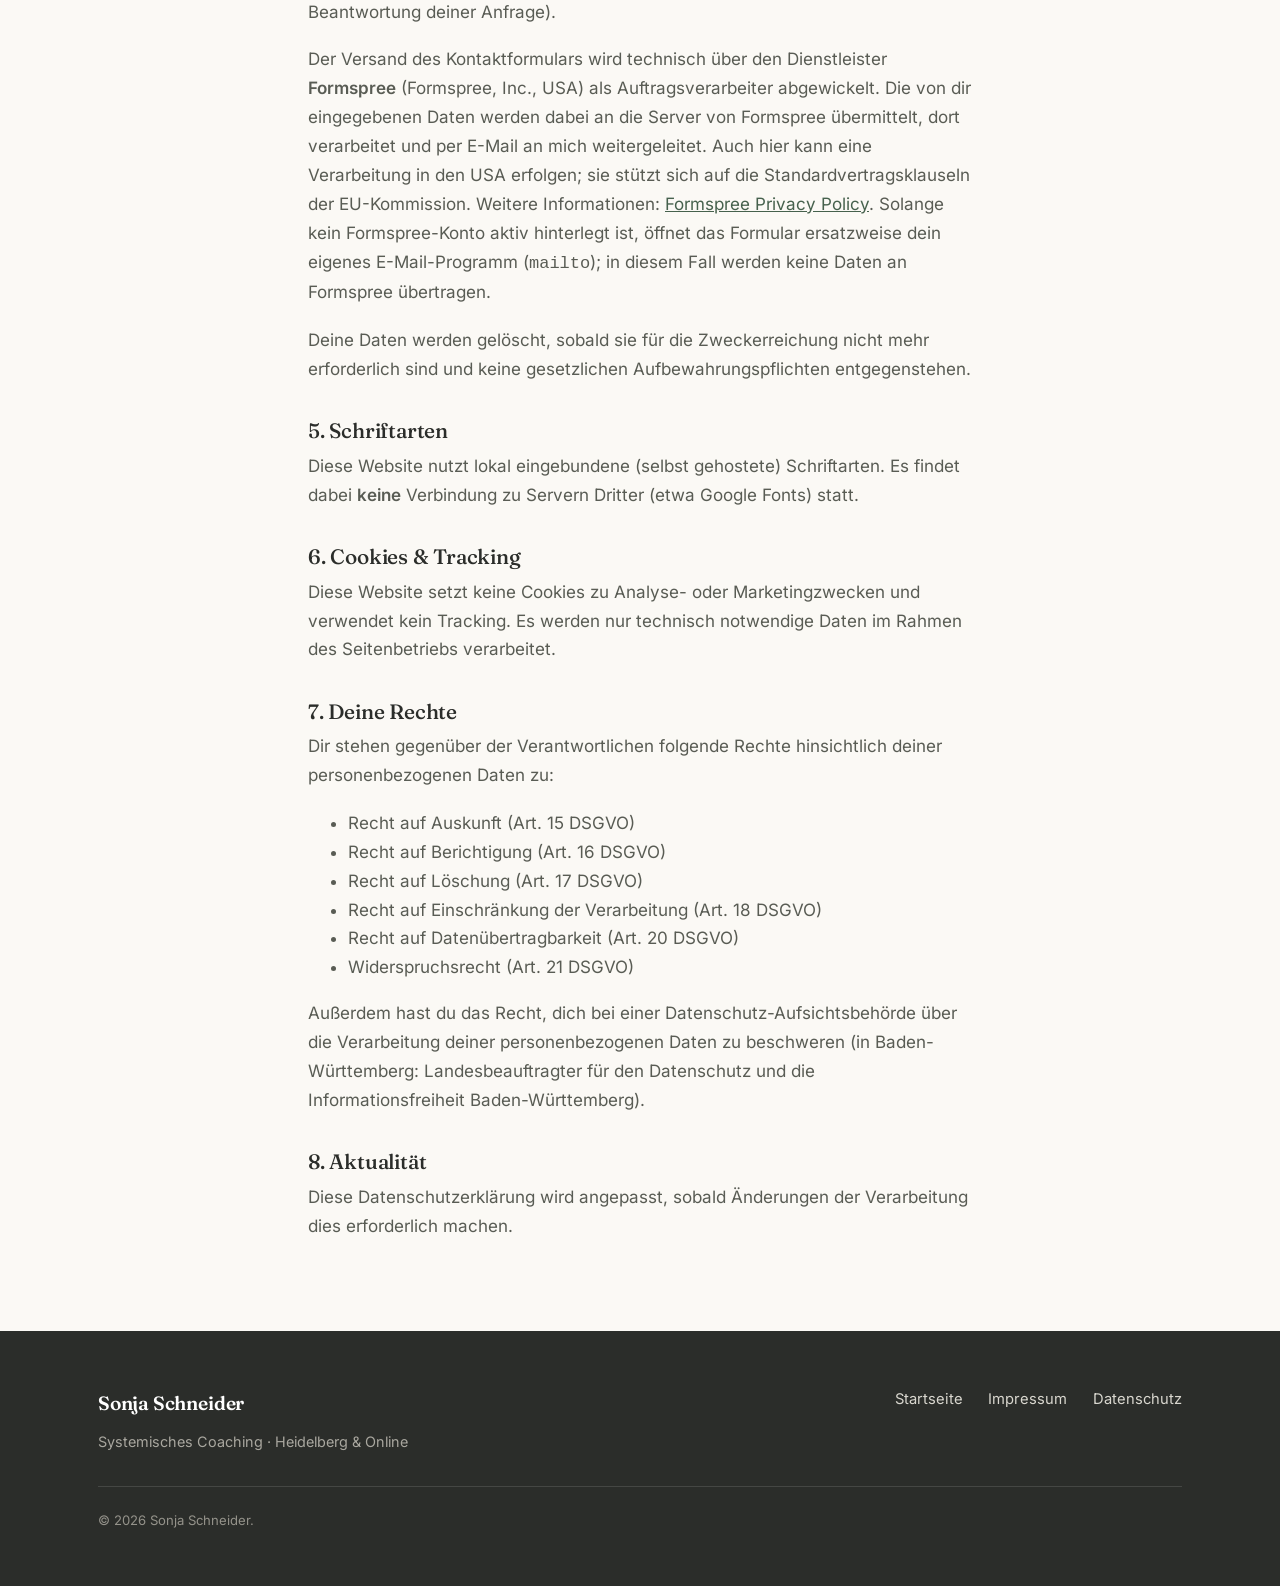
==== commit ca2d150c: "Telefon +49, Über-mich-Foto und Impressum-Anschrift - Telefonnummer überall als +49 177 3458129 darg" ====
--- a/datenschutz.html
+++ b/datenschutz.html
@@ -3,6 +3,7 @@
 <head>
   <meta charset="UTF-8">
   <meta name="viewport" content="width=device-width, initial-scale=1.0">
+  <script>document.documentElement.classList.add('js');</script>
   <title>Datenschutzerklärung – Sonja Schneider, Systemisches Coaching</title>
   <meta name="description" content="Datenschutzerklärung von Sonja Schneider, Systemisches Coaching in Heidelberg und online.">
   <meta name="robots" content="index, follow">
@@ -40,20 +41,19 @@
       <p class="updated">Stand: August 2026</p>
 
       <div class="placeholder-box">
-        <strong>Hinweis:</strong> Nur die mit <em>[…]</em> markierte Anschrift ist noch ein Platzhalter und vor
-        einem öffentlich beworbenen Betrieb zu ergänzen. Die beschriebenen Verarbeitungen entsprechen dem aktuellen
-        technischen Stand dieser Website (GitHub-Pages-Hosting, Formspree-Formular, selbst gehostete Schriften, kein
-        Tracking). Bei Änderungen der eingesetzten Dienste ist der Text anzupassen. Für die rechtsverbindliche
-        Endfassung empfiehlt sich eine Prüfung durch fachkundige Stelle.
+        <strong>Hinweis:</strong> Diese Website befindet sich im Aufbau. Die beschriebenen Verarbeitungen
+        entsprechen dem aktuellen technischen Stand (GitHub-Pages-Hosting, Formspree-Formular, selbst gehostete
+        Schriften, kein Tracking). Bei Änderungen der eingesetzten Dienste ist der Text anzupassen. Für die
+        rechtsverbindliche Endfassung empfiehlt sich eine Prüfung durch fachkundige Stelle.
       </div>
 
       <h2>1. Verantwortliche</h2>
       <p>
         Verantwortlich im Sinne der DSGVO ist:<br>
         Sonja Schneider<br>
-        <em>[Straße und Hausnummer]</em>, <em>[PLZ]</em> Heidelberg<br>
+        Im Neuenheimer Feld 136, 69120 Heidelberg<br>
         E-Mail: <a href="mailto:sonja.schneider.88@gmail.com">sonja.schneider.88@gmail.com</a><br>
-        Telefon: <a href="tel:+491773458129">0177 3458129</a>
+        Telefon: <a href="tel:+491773458129">+49 177 3458129</a>
       </p>
 
       <h2>2. Allgemeines zur Datenverarbeitung</h2>
--- a/css/styles.css
+++ b/css/styles.css
@@ -75,6 +75,10 @@
   --radius: 14px;
   --radius-lg: 22px;
   --header-h: 72px;
+
+  /* Easing (aus der Referenz übernommen: Quintic) */
+  --ease-quint: cubic-bezier(0.22, 1, 0.36, 1);        /* outQuint */
+  --ease-quint-inout: cubic-bezier(0.83, 0, 0.17, 1);  /* inOutQuint */
 
   /* Fließ-Typografie */
   --fs-hero: clamp(2.4rem, 6vw, 4.3rem);
@@ -524,23 +528,6 @@
   object-fit: cover;
   box-shadow: 0 24px 50px -30px rgba(43,45,42,0.45);
 }
-.about__placeholder {
-  border-radius: var(--radius-lg);
-  aspect-ratio: 4 / 5;
-  width: 100%;
-  background:
-    radial-gradient(120% 90% at 20% 0%, rgba(110,139,116,0.18), transparent 60%),
-    var(--sand-deep);
-  border: 1px dashed var(--line-strong);
-  display: grid;
-  place-content: center;
-  text-align: center;
-  padding: 2rem;
-  color: var(--muted);
-  font-size: 0.9rem;
-}
-.about__placeholder svg { margin: 0 auto 0.6rem; color: var(--sage-text); }
-
 .about__quote {
   font-family: var(--font-head);
   font-size: clamp(1.35rem, 2.5vw, 1.85rem);
@@ -813,6 +800,18 @@
   justify-content: space-between;
   font-size: 0.82rem;
   color: #94928a;
+}
+.footer-wip {
+  display: inline-flex;
+  align-items: center;
+  gap: 0.45rem;
+}
+.footer-wip::before {
+  content: "";
+  width: 7px;
+  height: 7px;
+  border-radius: 50%;
+  background: var(--terracotta);
 }
 
 /* =====================================================================
@@ -851,9 +850,114 @@
   white-space: nowrap; border: 0;
 }
 
-/* Scroll-Reveal */
-.reveal { opacity: 0; transform: translateY(18px); transition: opacity 0.7s ease, transform 0.7s ease; }
-.reveal.is-in { opacity: 1; transform: none; }
+/* Scroll-Reveal (fade in + leichtes Aufsteigen beim Scrollen) */
+.js .reveal {
+  opacity: 0;
+  transform: translateY(22px);
+  transition: opacity 0.7s var(--ease-quint), transform 0.7s var(--ease-quint);
+}
+.js .reveal.is-in { opacity: 1; transform: none; }
+
+/* Sanfte Staffelung innerhalb von Gruppen (Kacheln / Fakten) */
+.js .tiles .reveal:nth-child(2) { transition-delay: 0.07s; }
+.js .tiles .reveal:nth-child(3) { transition-delay: 0.14s; }
+.js .tiles .reveal:nth-child(4) { transition-delay: 0.21s; }
+.js .tiles .reveal:nth-child(5) { transition-delay: 0.28s; }
+.js .facts .reveal:nth-child(2) { transition-delay: 0.09s; }
+.js .facts .reveal:nth-child(3) { transition-delay: 0.18s; }
+
 @media (prefers-reduced-motion: reduce) {
-  .reveal { opacity: 1; transform: none; }
-}
+  .js .reveal { opacity: 1 !important; transform: none !important; }
+}
+
+/* =====================================================================
+   Intro-Animation (Loader-Reveal + gestaffelte Hero-Reveals)
+   Nachempfunden der Referenz danielstoopendaal.nl – eigene, schlanke
+   Umsetzung ohne GSAP/Lenis/Webflow.
+   ===================================================================== */
+
+/* Loader-Overlay: nur bei aktivem JS sichtbar (ohne JS bleibt alles normal) */
+.intro { display: none; }
+.js .intro {
+  display: grid;
+  place-items: center;
+  position: fixed;
+  inset: 0;
+  z-index: 1000;
+  background: var(--paper);
+  transform: translateY(0);
+  transition: transform 1s var(--ease-quint-inout);
+  will-change: transform;
+}
+.intro.is-out { transform: translateY(-101%); }
+
+.intro__inner { text-align: center; padding: 1.5rem; }
+.intro__line { display: block; overflow: hidden; padding-bottom: 0.08em; }
+.intro__name {
+  display: inline-block;
+  font-family: var(--font-head);
+  font-weight: 600;
+  font-size: clamp(1.9rem, 6vw, 3.1rem);
+  letter-spacing: -0.01em;
+  color: var(--ink);
+  transform: translateY(115%);
+  transition: transform 0.85s var(--ease-quint);
+}
+.intro__role {
+  display: block;
+  margin-top: 0.7rem;
+  font-size: 0.78rem;
+  letter-spacing: 0.2em;
+  text-transform: uppercase;
+  color: var(--muted);
+  opacity: 0;
+  transform: translateY(140%);
+  transition: transform 0.7s var(--ease-quint) 0.12s, opacity 0.7s ease 0.12s;
+}
+.intro__rule {
+  width: 0;
+  height: 2px;
+  margin: 1.3rem auto 0;
+  background: var(--sage);
+  transition: width 0.9s var(--ease-quint) 0.2s;
+}
+.intro.is-in .intro__name { transform: translateY(0); }
+.intro.is-in .intro__role { transform: translateY(0); opacity: 1; }
+.intro.is-in .intro__rule { width: 64px; }
+
+/* Ausgangszustand der Hero-Elemente (nur mit JS) */
+.js [data-animate] {
+  opacity: 0;
+  transform: translateY(24px);
+  transition: opacity 0.8s var(--ease-quint), transform 0.8s var(--ease-quint);
+  transition-delay: calc(var(--i, 0) * 85ms);
+}
+.js [data-animate="portrait"] {
+  transform: scale(1.06);
+  clip-path: inset(100% 0 0 0);
+  transition: opacity 1s var(--ease-quint), transform 1.2s var(--ease-quint),
+    clip-path 1.1s var(--ease-quint);
+  transition-delay: 0.15s;
+}
+html.reveal-hero [data-animate] { opacity: 1; transform: none; }
+html.reveal-hero [data-animate="portrait"] { opacity: 1; transform: none; clip-path: inset(0 0 0 0); }
+
+/* Headline: wortweiser Masken-Reveal (Wörter werden per JS umschlossen) */
+.hero h1 .w-mask { display: inline-block; overflow: hidden; vertical-align: top; padding-bottom: 0.08em; }
+.js .hero h1 .w-inner {
+  display: inline-block;
+  transform: translateY(115%);
+  transition: transform 0.9s var(--ease-quint);
+  transition-delay: calc(var(--wi, 0) * 55ms + 0.15s);
+}
+html.reveal-hero .hero h1 .w-inner { transform: translateY(0); }
+
+@media (prefers-reduced-motion: reduce) {
+  .js .intro { display: none; }
+  .js [data-animate],
+  .js .hero h1 .w-inner {
+    opacity: 1 !important;
+    transform: none !important;
+    clip-path: none !important;
+  }
+}
